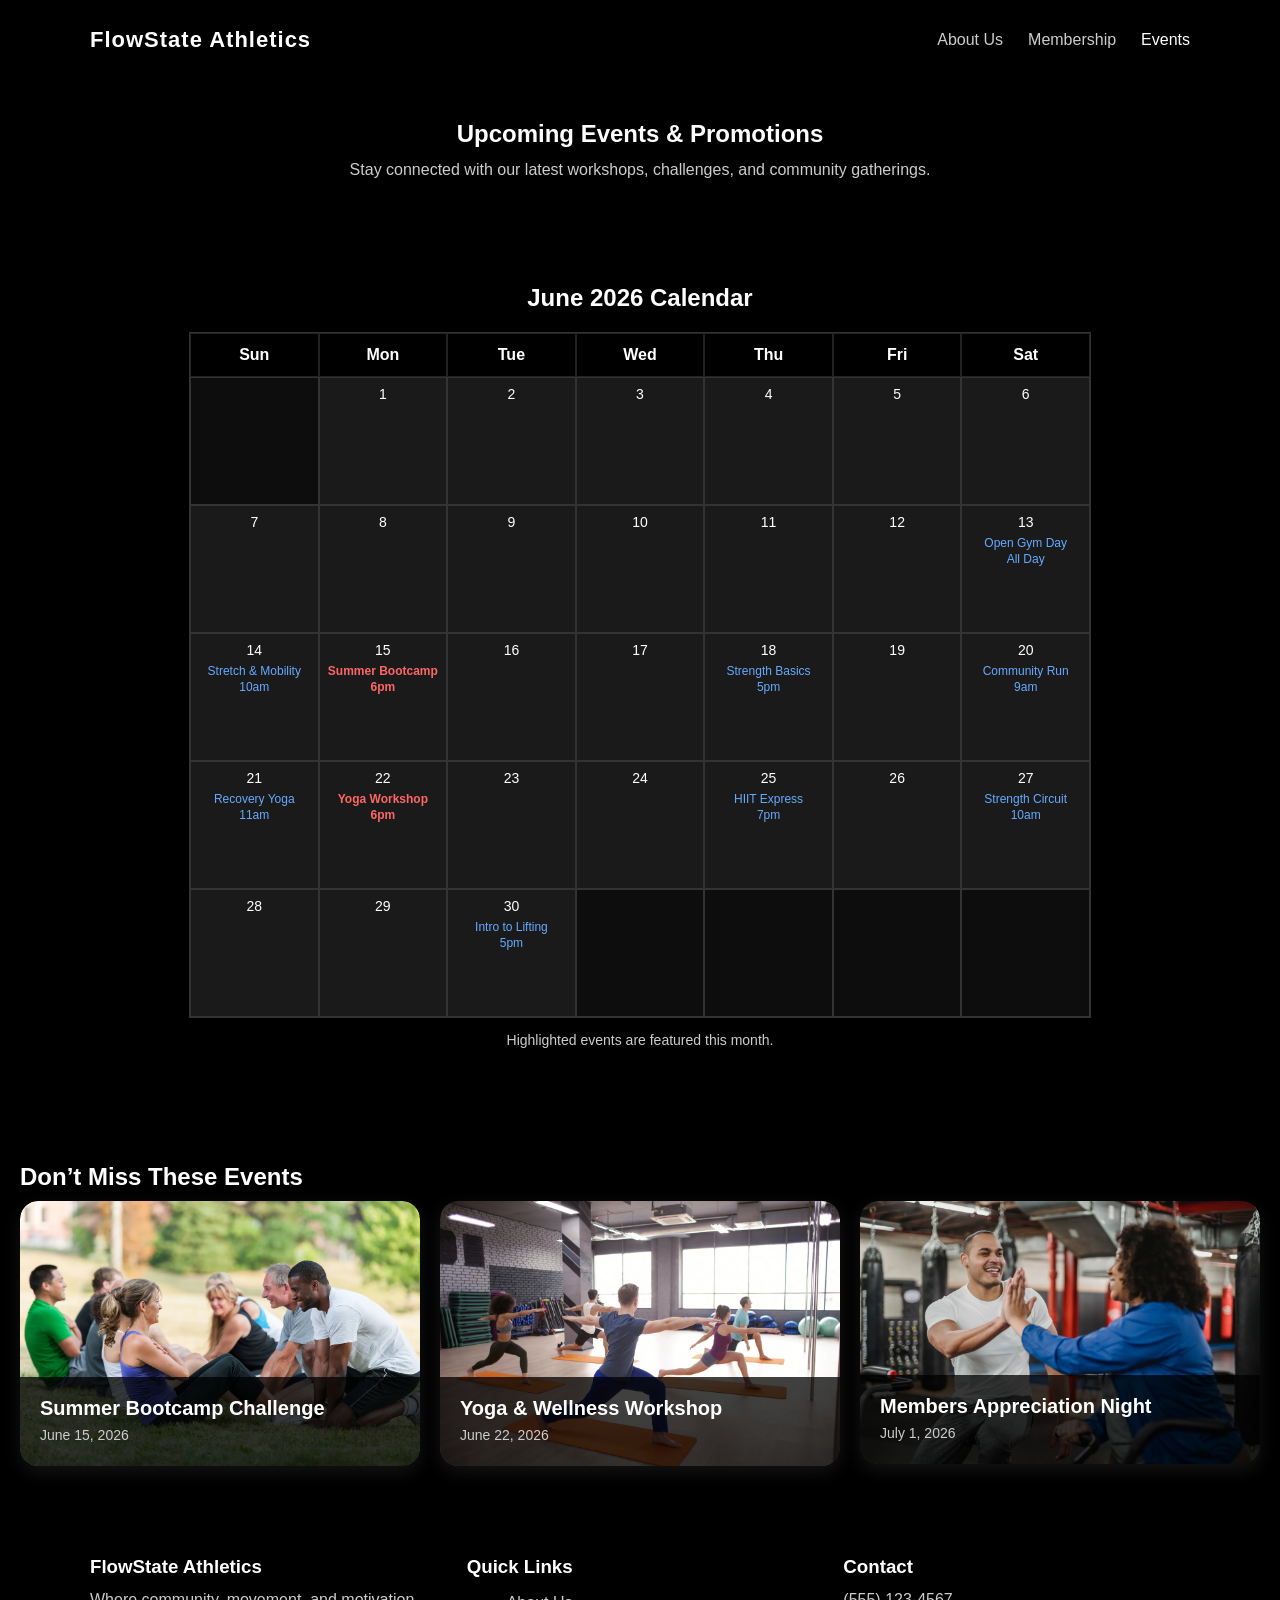
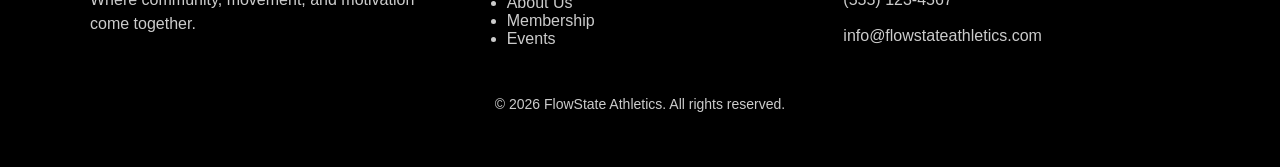
==== events.html @ 32ea8b87 "Update and rename Events.html to events.html" ====
<!DOCTYPE html>
<html lang="en">
<head>
    <meta charset="UTF-8">
    <meta name="viewport" content="width=device-width, initial-scale=1.0">
    <title>Events | FlowState Athletics</title>
    <link rel="icon" type="image/png" href="images/favicon.png">
    <link rel="stylesheet" href="styles.css">
</head>

<body>

<header>
    <nav class="navbar">
        <a href="index.html" class="nav-logo">FlowState Athletics</a>

        <div class="hamburger" onclick="toggleMenu()">
            <span></span>
            <span></span>
            <span></span>
        </div>

        <ul class="nav-links" id="navMenu">
            <li><a href="index.html">About Us</a></li>
            <li><a href="membership.html">Membership</a></li>
            <li><a href="events.html" class="active">Events</a></li>
        </ul>
    </nav>
</header>

<main>

<section class="page-title">
    <h1>Upcoming Events & Promotions</h1>
    <p class="subtitle">
        Stay connected with our latest workshops, challenges, and community gatherings.
    </p>
</section>

<section class="calendar-section">
    <h2>June 2026 Calendar</h2>

    <div class="static-calendar">

        <div class="calendar-row header">
            <div>Sun</div>
            <div>Mon</div>
            <div>Tue</div>
            <div>Wed</div>
            <div>Thu</div>
            <div>Fri</div>
            <div>Sat</div>
        </div>

        <div class="calendar-row">
            <div class="day empty"></div>
            <div class="day">1</div>
            <div class="day">2</div>
            <div class="day">3</div>
            <div class="day">4</div>
            <div class="day">5</div>
            <div class="day">6</div>
        </div>

        <div class="calendar-row">
            <div class="day">7</div>
            <div class="day">8</div>
            <div class="day">9</div>
            <div class="day">10</div>
            <div class="day">11</div>
            <div class="day">12</div>
            <div class="day">
                13<br>
                <span class="event">Open Gym Day<br>All Day</span>
            </div>
        </div>

        <div class="calendar-row">
            <div class="day">
                14<br>
                <span class="event">Stretch & Mobility<br>10am</span>
            </div>
            <div class="day">
                15<br>
                <span class="event highlight">Summer Bootcamp<br>6pm</span>
            </div>
            <div class="day">16</div>
            <div class="day">17</div>
            <div class="day">
                18<br>
                <span class="event">Strength Basics<br>5pm</span>
            </div>
            <div class="day">19</div>
            <div class="day">
                20<br>
                <span class="event">Community Run<br>9am</span>
            </div>
        </div>

        <div class="calendar-row">
            <div class="day">
                21<br>
                <span class="event">Recovery Yoga<br>11am</span>
            </div>
            <div class="day">
                22<br>
                <span class="event highlight">Yoga Workshop<br>6pm</span>
            </div>
            <div class="day">23</div>
            <div class="day">24</div>
            <div class="day">
                25<br>
                <span class="event">HIIT Express<br>7pm</span>
            </div>
            <div class="day">26</div>
            <div class="day">
                27<br>
                <span class="event">Strength Circuit<br>10am</span>
            </div>
        </div>

        <div class="calendar-row">
            <div class="day">28</div>
            <div class="day">29</div>
            <div class="day">
                30<br>
                <span class="event">Intro to Lifting<br>5pm</span>
            </div>
            <div class="day empty"></div>
            <div class="day empty"></div>
            <div class="day empty"></div>
            <div class="day empty"></div>
        </div>

    </div>

    <p class="calendar-note">Highlighted events are featured this month.</p>
</section>

<section class="featured-events">
    <h2>Don’t Miss These Events</h2>

    <div class="featured-container">

        <div class="overlay-card">
            <img src="images/event_bootcamp.jpg" alt="Summer Bootcamp Challenge">
            <div class="overlay-box">
                <h3>Summer Bootcamp Challenge</h3>
                <p>June 15, 2026</p>
            </div>
        </div>

        <div class="overlay-card">
            <img src="images/event_yoga.jpg" alt="Yoga & Wellness Workshop">
            <div class="overlay-box">
                <h3>Yoga & Wellness Workshop</h3>
                <p>June 22, 2026</p>
            </div>
        </div>

        <div class="overlay-card">
            <img src="images/event_appreciation.jpg" alt="Members Appreciation Night">
            <div class="overlay-box">
                <h3>Members Appreciation Night</h3>
                <p>July 1, 2026</p>
            </div>
        </div>

    </div>
</section>

</main>

<footer>
    <div class="footer-columns">

        <div class="footer-col">
            <h3>FlowState Athletics</h3>
            <p>Where community, movement, and motivation come together.</p>
        </div>

        <div class="footer-col">
            <h3>Quick Links</h3>
            <ul>
                <li><a href="index.html">About Us</a></li>
                <li><a href="membership.html">Membership</a></li>
                <li><a href="events.html">Events</a></li>
            </ul>
        </div>

        <div class="footer-col">
            <h3>Contact</h3>
            <p>(555) 123‑4567</p>
            <p>info@flowstateathletics.com</p>
        </div>

    </div>

    <div class="footer-bottom">
        <p>© 2026 FlowState Athletics. All rights reserved.</p>
    </div>
</footer>

<script>
function toggleMenu() {
    document.getElementById("navMenu").classList.toggle("show");
}
</script>

</body>
</html>
---- styles.css ----
body {
    margin: 0;
    padding: 0;
    font-family: Verdana, sans-serif;
    background: #000000;
    color: #ffffff;
}

h1, h2, h3 {
    margin: 0 0 10px;
    font-weight: bold;
    color: #ffffff;
}

p {
    margin: 0 0 12px;
    line-height: 1.5;
    color: #cccccc;
}

section {
    padding: 50px 20px;
}

header {
    background: #000000;
    padding: 15px 0;
    position: relative;
    z-index: 9999;
}

.navbar {
    width: 90%;
    max-width: 1100px;
    margin: auto;
    display: flex;
    justify-content: space-between;
    align-items: center;
}

.nav-logo {
    color: #ffffff;
    font-size: 22px;
    font-weight: bold;
    text-decoration: none;
    letter-spacing: 1px;
}

.nav-links {
    list-style: none;
    display: flex;
    gap: 25px;
    position: relative;
    z-index: 9999;
}

.nav-links a {
    color: #cccccc;
    text-decoration: none;
    font-size: 16px;
}

.nav-links a:hover,
.nav-links .active {
    color: #ffffff;
}

.hamburger {
    display: none;
    flex-direction: column;
    gap: 5px;
    cursor: pointer;
}

.hamburger span {
    width: 28px;
    height: 3px;
    background: #ffffff;
    border-radius: 3px;
}

@media (max-width: 850px) {
    .hamburger {
        display: flex;
    }

    .nav-links {
        position: absolute;
        top: 70px;
        right: 0;
        width: 100%;
        background: #000000;
        flex-direction: column;
        text-align: center;
        padding: 20px 0;
        display: none;
        border-top: 1px solid #333333;
        z-index: 9999;
    }

    .nav-links li {
        margin: 15px 0;
    }

    .nav-links.show {
        display: flex;
    }

    .hero {
        margin-top: 20px;
    }
}

.hero img {
    width: 100%;
    height: auto;
    max-height: 250px;
    object-fit: cover;
    border-radius: 18px;
    margin-bottom: 20px;
    filter: brightness(85%);
}

@media (max-width: 600px) {
    .hero img {
        max-height: 180px;
    }
}

.hero {
    text-align: center;
}

.page-title {
    text-align: center;
    padding: 40px 20px;
}

.subtitle {
    color: #cccccc;
    font-size: 16px;
}

img {
    width: 100%;
    height: auto;
    object-fit: contain;
    display: block;
    border-radius: 18px;
}

.values-container,
.programs-container,
.staff-container,
.benefits-container,
.featured-container {
    display: grid;
    gap: 20px;
    grid-template-columns: repeat(auto-fit, minmax(250px, 1fr));
    align-items: start;
}

.overlay-card {
    position: relative;
    border-radius: 18px;
    overflow: hidden;
    background: #000000;
    box-shadow: 0 6px 18px rgba(255, 255, 255, 0.08);
    transition: transform 0.25s ease, box-shadow 0.25s ease;
}

.overlay-card:hover {
    transform: translateY(-6px);
    box-shadow: 0 12px 32px rgba(255, 255, 255, 0.12);
}

.overlay-card img {
    width: 100%;
    height: auto;
    display: block;
}

.overlay-box {
    position: absolute;
    bottom: 0;
    left: 0;
    width: 100%;
    padding: 20px;
    background: rgba(0, 0, 0, 0.75);
    color: #ffffff;
    border-bottom-left-radius: 18px;
    border-bottom-right-radius: 18px;
    opacity: 1;
    transition: opacity 0.3s ease;
}

.overlay-box h3 {
    margin: 0 0 5px;
    font-size: 20px;
    font-weight: bold;
}

.overlay-box p {
    margin: 0;
    font-size: 14px;
}

.registration-form {
    max-width: 700px;
    margin: auto;
}

.form-field {
    margin-bottom: 20px;
}

label {
    display: block;
    margin-bottom: 6px;
    font-weight: bold;
    color: #ffffff;
}

input,
select,
textarea {
    width: 100%;
    padding: 10px;
    border: 1px solid #444444;
    background: #111111;
    color: #ffffff;
    border-radius: 6px;
    font-size: 15px;
}

textarea {
    height: 120px;
}

button {
    padding: 12px 20px;
    background: #ffffff;
    color: #000000;
    border: none;
    border-radius: 6px;
    font-size: 15px;
    cursor: pointer;
}

button:hover {
    background: #cccccc;
}

.calendar-section {
    text-align: center;
}

.calendar-section h2 {
    text-align: center;
    margin-bottom: 20px;
}

.static-calendar {
    width: 100%;
    max-width: 900px;
    margin-left: auto;
    margin-right: auto;
    border-collapse: collapse;
    display: grid;
    grid-template-columns: repeat(7, 1fr);
    background: #111111;
    border: 1px solid #333333;
}

.static-calendar .header div {
    background: #000000;
    color: #ffffff;
    padding: 12px 0;
    text-align: center;
    font-weight: bold;
    border: 1px solid #222222;
}

.calendar-row {
    display: contents;
}

.day {
    min-height: 110px;
    padding: 8px;
    border: 1px solid #333333;
    vertical-align: top;
    font-size: 14px;
    background: #1a1a1a;
    color: #ffffff;
}

.day.empty {
    background: #0d0d0d;
}

.event {
    display: block;
    margin-top: 6px;
    font-size: 12px;
    color: #66aaff;
    line-height: 1.3;
}

.event.highlight {
    color: #ff6666;
    font-weight: bold;
}

.day:hover {
    background: #222222;
    cursor: pointer;
}

.calendar-note {
    text-align: center;
    margin-top: 12px;
    font-size: 14px;
    color: #cccccc;
}

footer {
    background: #000000;
    color: #cccccc;
    padding: 40px 20px;
}

.footer-columns {
    display: grid;
    grid-template-columns: repeat(auto-fit, minmax(200px, 1fr));
    gap: 30px;
    max-width: 1100px;
    margin: auto;
}

.footer-col h3 {
    color: #ffffff;
    margin-bottom: 10px;
}

.footer-col a {
    color: #cccccc;
    text-decoration: none;
}

.footer-col a:hover {
    color: #ffffff;
}

.footer-bottom {
    text-align: center;
    margin-top: 30px;
    color: #777777;
    font-size: 14px;
}
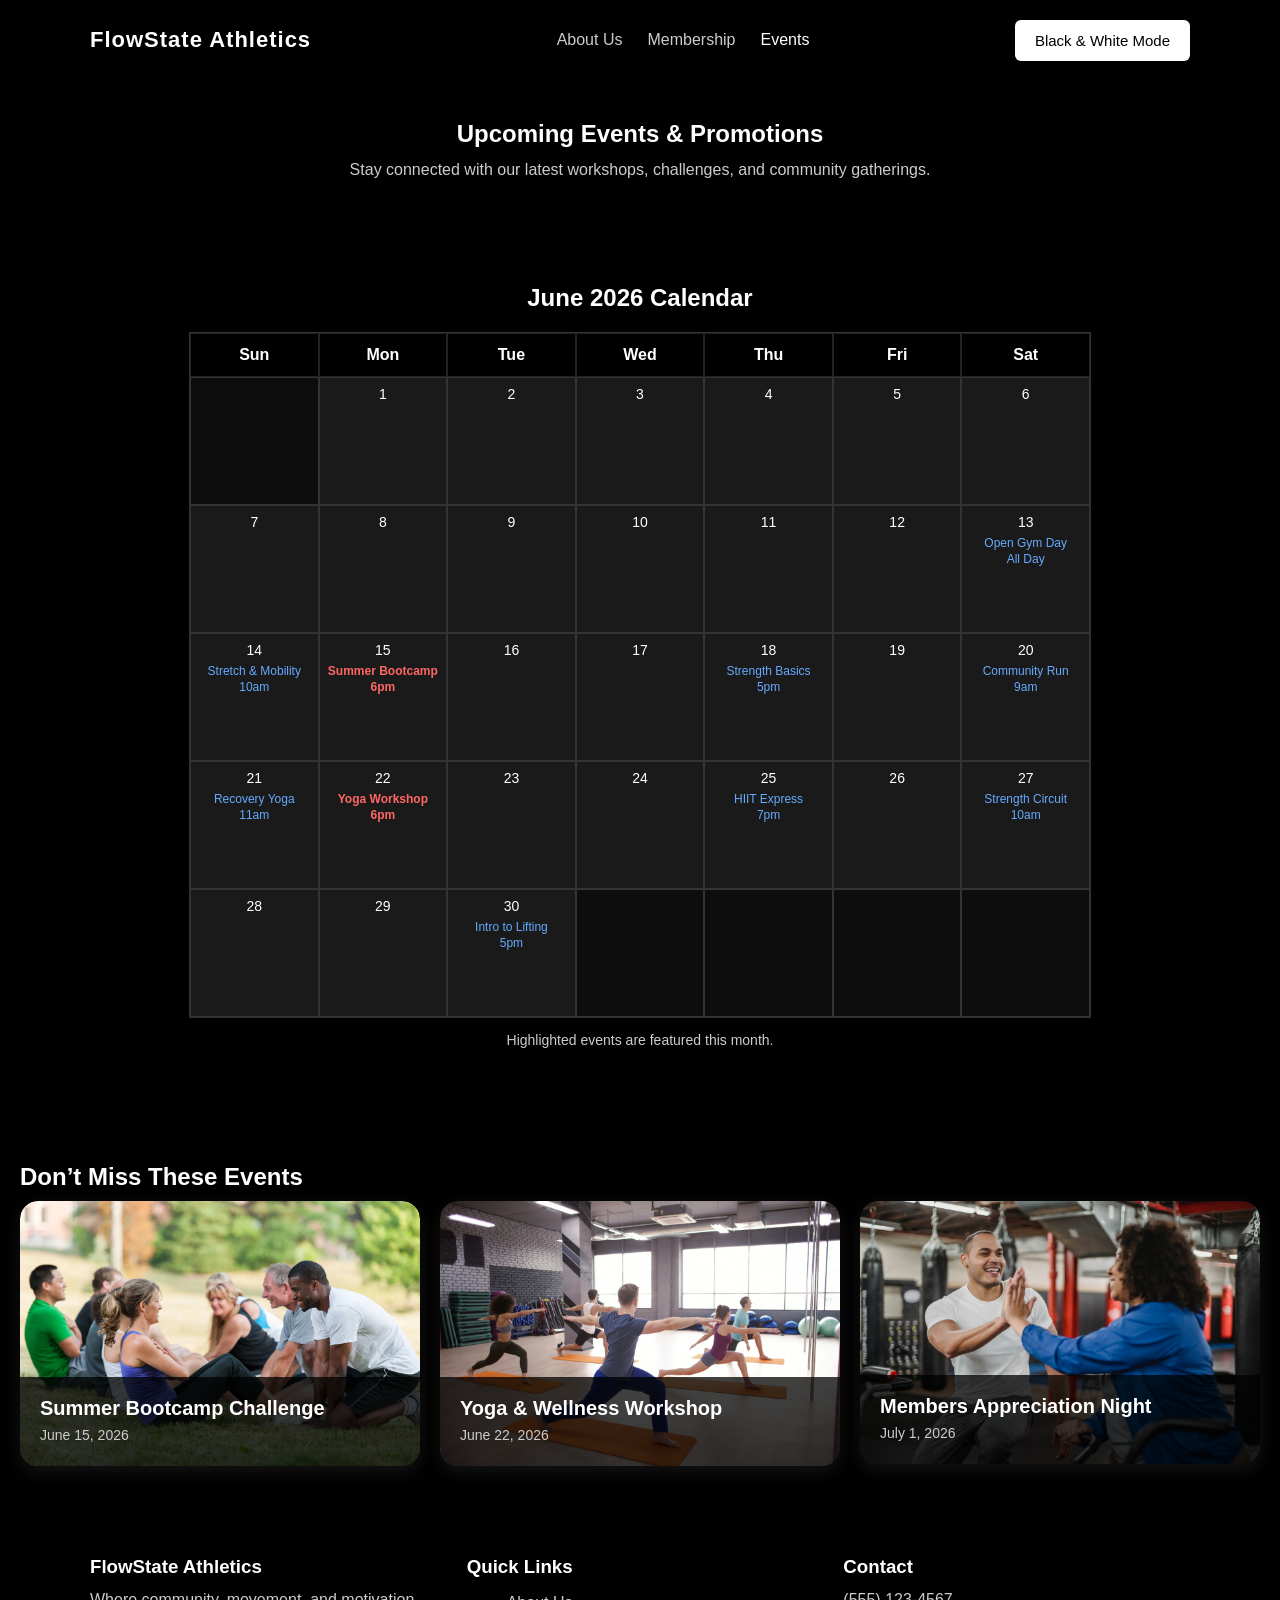
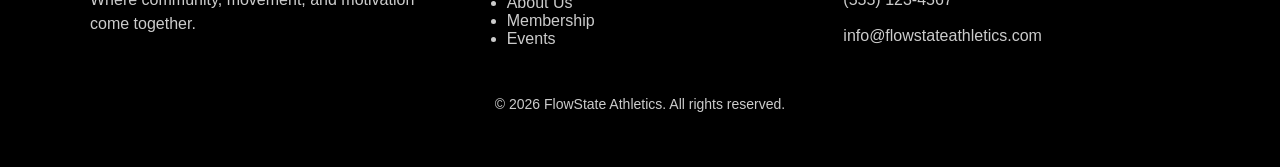
==== commit 14b9df5e: "Update events.html" ====
--- a/events.html
+++ b/events.html
@@ -4,7 +4,7 @@
     <meta charset="UTF-8">
     <meta name="viewport" content="width=device-width, initial-scale=1.0">
     <title>Events | FlowState Athletics</title>
-    <link rel="icon" type="image/png" href="images/favicon.png">
+    <link href="images/favicon.png" rel="icon">
     <link rel="stylesheet" href="styles.css">
 </head>
 
@@ -25,6 +25,8 @@
             <li><a href="membership.html">Membership</a></li>
             <li><a href="events.html" class="active">Events</a></li>
         </ul>
+
+        <button id="bwToggle" onclick="toggleBW()">Black & White Mode</button>
     </nav>
 </header>
 
@@ -205,6 +207,18 @@
 function toggleMenu() {
     document.getElementById("navMenu").classList.toggle("show");
 }
+
+function toggleBW() {
+    let html = document.documentElement;
+
+    if (html.style.filter === "grayscale(100%)") {
+        html.style.filter = "none";
+        document.getElementById("bwToggle").innerText = "Black & White Mode";
+    } else {
+        html.style.filter = "grayscale(100%)";
+        document.getElementById("bwToggle").innerText = "Color Mode";
+    }
+}
 </script>
 
 </body>
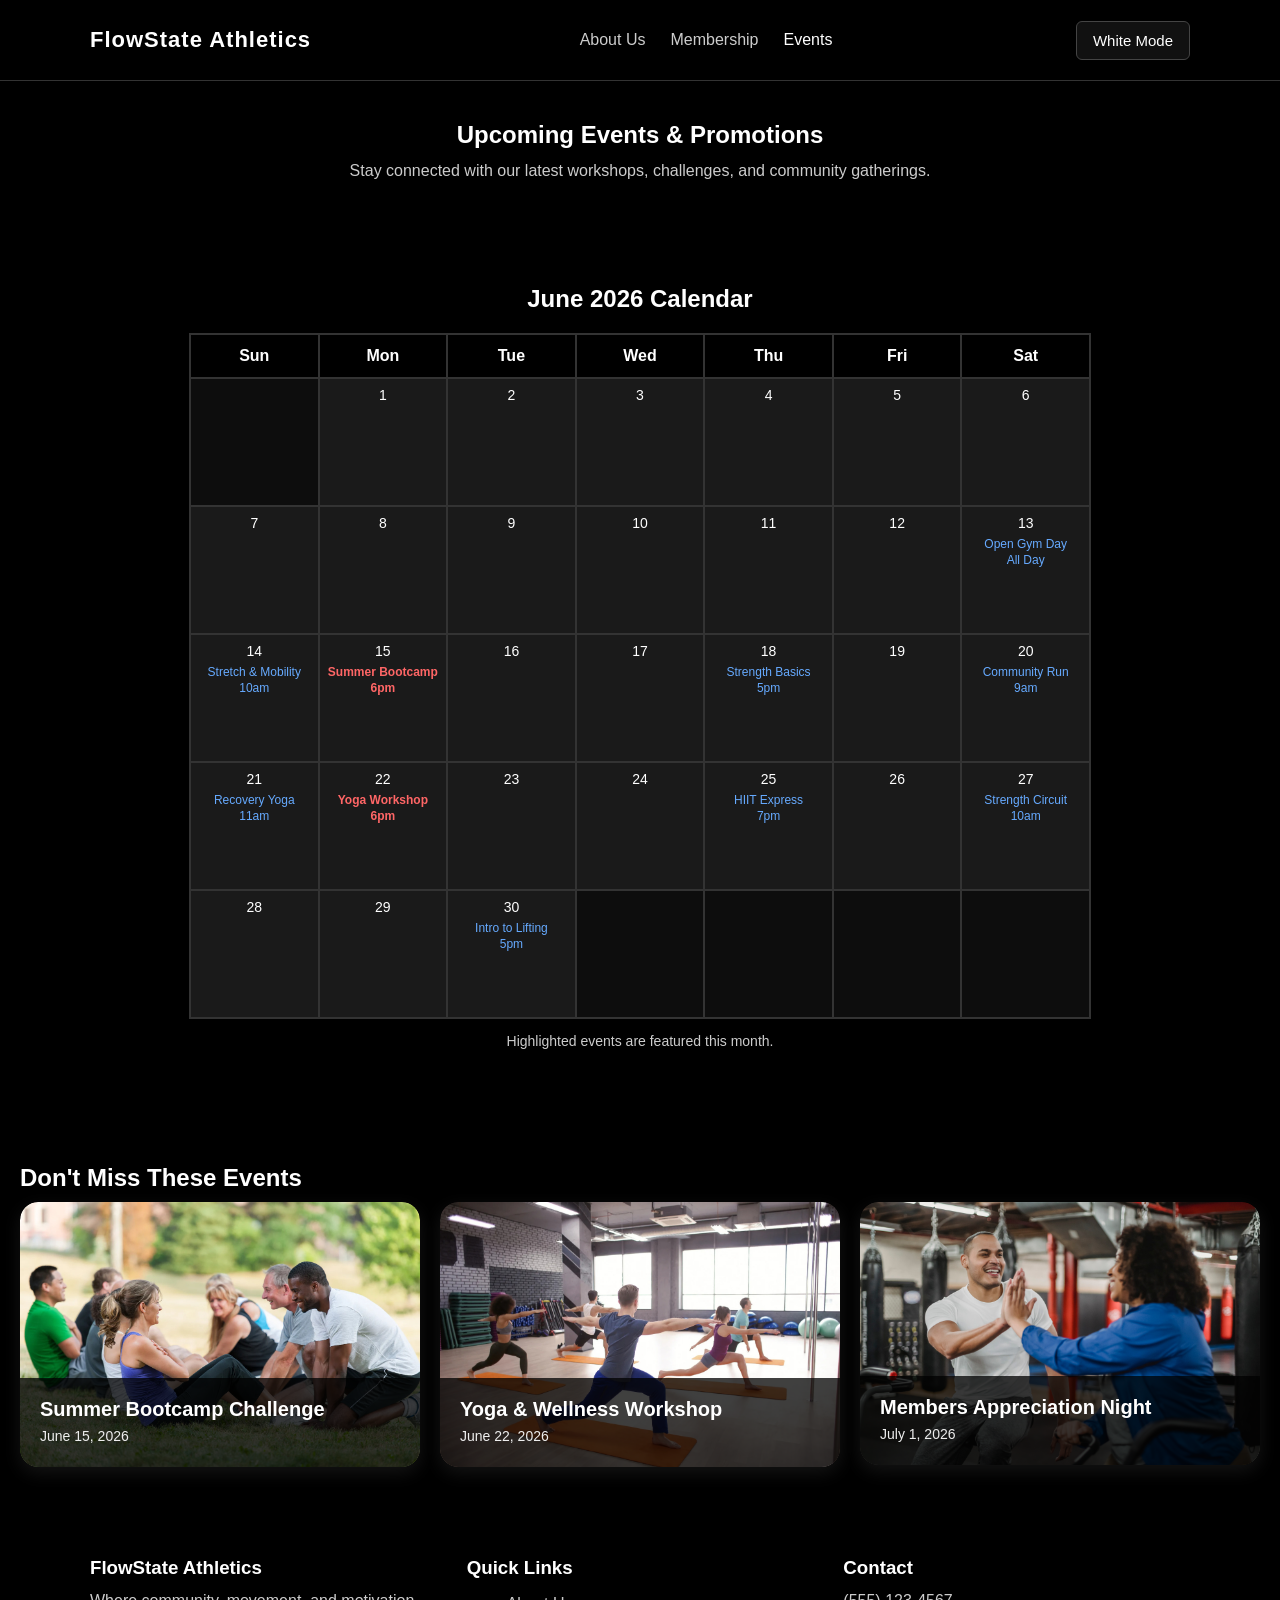
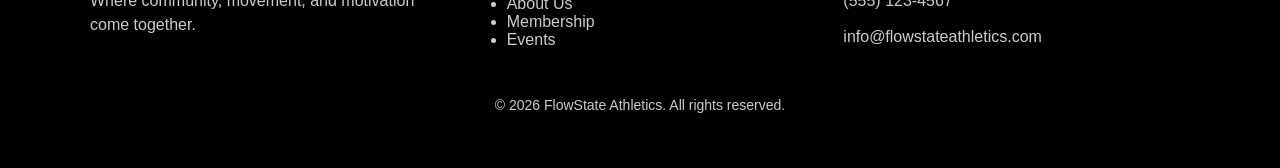
==== commit e6626777: "Update events.html" ====
--- a/events.html
+++ b/events.html
@@ -26,7 +26,7 @@
             <li><a href="events.html" class="active">Events</a></li>
         </ul>
 
-        <button id="bwToggle" onclick="toggleBW()">Black & White Mode</button>
+        <button id="bwToggle" onclick="toggleBW()">White Mode</button>
     </nav>
 </header>
 
@@ -140,7 +140,7 @@
 </section>
 
 <section class="featured-events">
-    <h2>Don’t Miss These Events</h2>
+    <h2>Don't Miss These Events</h2>
 
     <div class="featured-container">
 
@@ -204,21 +204,30 @@
 </footer>
 
 <script>
-function toggleMenu() {
-    document.getElementById("navMenu").classList.toggle("show");
-}
-
-function toggleBW() {
-    let html = document.documentElement;
-
-    if (html.style.filter === "grayscale(100%)") {
-        html.style.filter = "none";
-        document.getElementById("bwToggle").innerText = "Black & White Mode";
-    } else {
-        html.style.filter = "grayscale(100%)";
-        document.getElementById("bwToggle").innerText = "Color Mode";
+    // Apply saved theme immediately to avoid flash
+    (function () {
+        if (localStorage.getItem("theme") === "white") {
+            document.documentElement.classList.add("white-mode");
+        }
+    })();
+
+    window.addEventListener("DOMContentLoaded", function () {
+        if (localStorage.getItem("theme") === "white") {
+            document.getElementById("bwToggle").innerText = "Dark Mode";
+        }
+    });
+
+    function toggleMenu() {
+        document.getElementById("navMenu").classList.toggle("show");
     }
-}
+
+    function toggleBW() {
+        const html = document.documentElement;
+        const btn = document.getElementById("bwToggle");
+        const isWhite = html.classList.toggle("white-mode");
+        btn.innerText = isWhite ? "Dark Mode" : "White Mode";
+        localStorage.setItem("theme", isWhite ? "white" : "dark");
+    }
 </script>
 
 </body>
--- a/styles.css
+++ b/styles.css
@@ -1,21 +1,72 @@
+html {
+    transition: background-color 0.5s ease, color 0.5s ease;
+}
+
+:root {
+    --bg: #000000;
+    --bg-alt: #111111;
+    --bg-card: #1a1a1a;
+    --bg-nav: #000000;
+    --text: #ffffff;
+    --text-muted: #cccccc;
+    --text-dim: #777777;
+    --border: #333333;
+    --border-light: #444444;
+    --btn-bg: #111111;
+    --btn-border: #444444;
+    --input-bg: #111111;
+    --day-bg: #1a1a1a;
+    --day-empty: #0d0d0d;
+    --day-hover: #222222;
+    --calendar-bg: #111111;
+    --overlay: rgba(0, 0, 0, 0.75);
+    --footer-bg: #000000;
+    --card-shadow: rgba(255, 255, 255, 0.08);
+    --card-shadow-hover: rgba(255, 255, 255, 0.12);
+}
+
+html.white-mode {
+    --bg: #f5f5f5;
+    --bg-alt: #ffffff;
+    --bg-card: #ffffff;
+    --bg-nav: #ffffff;
+    --text: #111111;
+    --text-muted: #444444;
+    --text-dim: #888888;
+    --border: #dddddd;
+    --border-light: #cccccc;
+    --btn-bg: #f0f0f0;
+    --btn-border: #cccccc;
+    --input-bg: #ffffff;
+    --day-bg: #ffffff;
+    --day-empty: #f0f0f0;
+    --day-hover: #eeeeee;
+    --calendar-bg: #ffffff;
+    --overlay: rgba(0, 0, 0, 0.6);
+    --footer-bg: #111111;
+    --card-shadow: rgba(0, 0, 0, 0.08);
+    --card-shadow-hover: rgba(0, 0, 0, 0.15);
+}
+
 body {
     margin: 0;
     padding: 0;
     font-family: Verdana, sans-serif;
-    background: #000000;
-    color: #ffffff;
+    background: var(--bg);
+    color: var(--text);
+    transition: background 0.5s ease, color 0.5s ease;
 }
 
 h1, h2, h3 {
     margin: 0 0 10px;
     font-weight: bold;
-    color: #ffffff;
+    color: var(--text);
 }
 
 p {
     margin: 0 0 12px;
     line-height: 1.5;
-    color: #cccccc;
+    color: var(--text-muted);
 }
 
 section {
@@ -23,10 +74,12 @@
 }
 
 header {
-    background: #000000;
+    background: var(--bg-nav);
     padding: 15px 0;
     position: relative;
     z-index: 9999;
+    border-bottom: 1px solid var(--border);
+    transition: background 0.5s ease, border-color 0.5s ease;
 }
 
 .navbar {
@@ -39,11 +92,12 @@
 }
 
 .nav-logo {
-    color: #ffffff;
+    color: var(--text);
     font-size: 22px;
     font-weight: bold;
     text-decoration: none;
     letter-spacing: 1px;
+    transition: color 0.5s ease;
 }
 
 .nav-links {
@@ -55,14 +109,30 @@
 }
 
 .nav-links a {
-    color: #cccccc;
+    color: var(--text-muted);
     text-decoration: none;
     font-size: 16px;
+    transition: color 0.5s ease;
 }
 
 .nav-links a:hover,
 .nav-links .active {
-    color: #ffffff;
+    color: var(--text);
+}
+
+#bwToggle {
+    padding: 10px 16px;
+    background: var(--btn-bg);
+    color: var(--text);
+    border: 1px solid var(--btn-border);
+    border-radius: 6px;
+    cursor: pointer;
+    margin-left: 15px;
+    transition: background 0.5s ease, color 0.5s ease, border-color 0.5s ease;
+}
+
+#bwToggle:hover {
+    background: var(--day-hover);
 }
 
 .hamburger {
@@ -75,8 +145,9 @@
 .hamburger span {
     width: 28px;
     height: 3px;
-    background: #ffffff;
+    background: var(--text);
     border-radius: 3px;
+    transition: background 0.5s ease;
 }
 
 @media (max-width: 850px) {
@@ -89,12 +160,12 @@
         top: 70px;
         right: 0;
         width: 100%;
-        background: #000000;
+        background: var(--bg-nav);
         flex-direction: column;
         text-align: center;
         padding: 20px 0;
         display: none;
-        border-top: 1px solid #333333;
+        border-top: 1px solid var(--border);
         z-index: 9999;
     }
 
@@ -137,7 +208,7 @@
 }
 
 .subtitle {
-    color: #cccccc;
+    color: var(--text-muted);
     font-size: 16px;
 }
 
@@ -164,14 +235,14 @@
     position: relative;
     border-radius: 18px;
     overflow: hidden;
-    background: #000000;
-    box-shadow: 0 6px 18px rgba(255, 255, 255, 0.08);
-    transition: transform 0.25s ease, box-shadow 0.25s ease;
+    background: var(--bg);
+    box-shadow: 0 6px 18px var(--card-shadow);
+    transition: transform 0.25s ease, box-shadow 0.25s ease, background 0.5s ease;
 }
 
 .overlay-card:hover {
     transform: translateY(-6px);
-    box-shadow: 0 12px 32px rgba(255, 255, 255, 0.12);
+    box-shadow: 0 12px 32px var(--card-shadow-hover);
 }
 
 .overlay-card img {
@@ -186,23 +257,26 @@
     left: 0;
     width: 100%;
     padding: 20px;
-    background: rgba(0, 0, 0, 0.75);
+    background: var(--overlay);
     color: #ffffff;
     border-bottom-left-radius: 18px;
     border-bottom-right-radius: 18px;
     opacity: 1;
-    transition: opacity 0.3s ease;
+    transition: opacity 0.3s ease, background 0.5s ease;
+    box-sizing: border-box;
 }
 
 .overlay-box h3 {
     margin: 0 0 5px;
     font-size: 20px;
     font-weight: bold;
+    color: #ffffff;
 }
 
 .overlay-box p {
     margin: 0;
     font-size: 14px;
+    color: #eeeeee;
 }
 
 .registration-form {
@@ -218,7 +292,8 @@
     display: block;
     margin-bottom: 6px;
     font-weight: bold;
-    color: #ffffff;
+    color: var(--text);
+    transition: color 0.5s ease;
 }
 
 input,
@@ -226,11 +301,13 @@
 textarea {
     width: 100%;
     padding: 10px;
-    border: 1px solid #444444;
-    background: #111111;
-    color: #ffffff;
+    border: 1px solid var(--border-light);
+    background: var(--input-bg);
+    color: var(--text);
     border-radius: 6px;
     font-size: 15px;
+    transition: background 0.5s ease, color 0.5s ease, border-color 0.5s ease;
+    box-sizing: border-box;
 }
 
 textarea {
@@ -239,16 +316,17 @@
 
 button {
     padding: 12px 20px;
-    background: #ffffff;
-    color: #000000;
+    background: var(--text);
+    color: var(--bg);
     border: none;
     border-radius: 6px;
     font-size: 15px;
     cursor: pointer;
+    transition: background 0.5s ease, color 0.5s ease;
 }
 
 button:hover {
-    background: #cccccc;
+    background: var(--text-muted);
 }
 
 .calendar-section {
@@ -268,17 +346,19 @@
     border-collapse: collapse;
     display: grid;
     grid-template-columns: repeat(7, 1fr);
-    background: #111111;
-    border: 1px solid #333333;
+    background: var(--calendar-bg);
+    border: 1px solid var(--border);
+    transition: background 0.5s ease, border-color 0.5s ease;
 }
 
 .static-calendar .header div {
-    background: #000000;
-    color: #ffffff;
+    background: var(--bg);
+    color: var(--text);
     padding: 12px 0;
     text-align: center;
     font-weight: bold;
-    border: 1px solid #222222;
+    border: 1px solid var(--border);
+    transition: background 0.5s ease, color 0.5s ease, border-color 0.5s ease;
 }
 
 .calendar-row {
@@ -288,15 +368,16 @@
 .day {
     min-height: 110px;
     padding: 8px;
-    border: 1px solid #333333;
+    border: 1px solid var(--border);
     vertical-align: top;
     font-size: 14px;
-    background: #1a1a1a;
-    color: #ffffff;
+    background: var(--day-bg);
+    color: var(--text);
+    transition: background 0.5s ease, color 0.5s ease, border-color 0.5s ease;
 }
 
 .day.empty {
-    background: #0d0d0d;
+    background: var(--day-empty);
 }
 
 .event {
@@ -313,7 +394,7 @@
 }
 
 .day:hover {
-    background: #222222;
+    background: var(--day-hover);
     cursor: pointer;
 }
 
@@ -321,13 +402,14 @@
     text-align: center;
     margin-top: 12px;
     font-size: 14px;
-    color: #cccccc;
+    color: var(--text-muted);
 }
 
 footer {
-    background: #000000;
-    color: #cccccc;
+    background: var(--footer-bg);
+    color: var(--text-muted);
     padding: 40px 20px;
+    transition: background 0.5s ease;
 }
 
 .footer-columns {
@@ -343,6 +425,7 @@
     margin-bottom: 10px;
 }
 
+.footer-col p,
 .footer-col a {
     color: #cccccc;
     text-decoration: none;
@@ -358,3 +441,9 @@
     color: #777777;
     font-size: 14px;
 }
+
+.mission-text {
+    max-width: 700px;
+    margin: 0 auto;
+    text-align: center;
+}
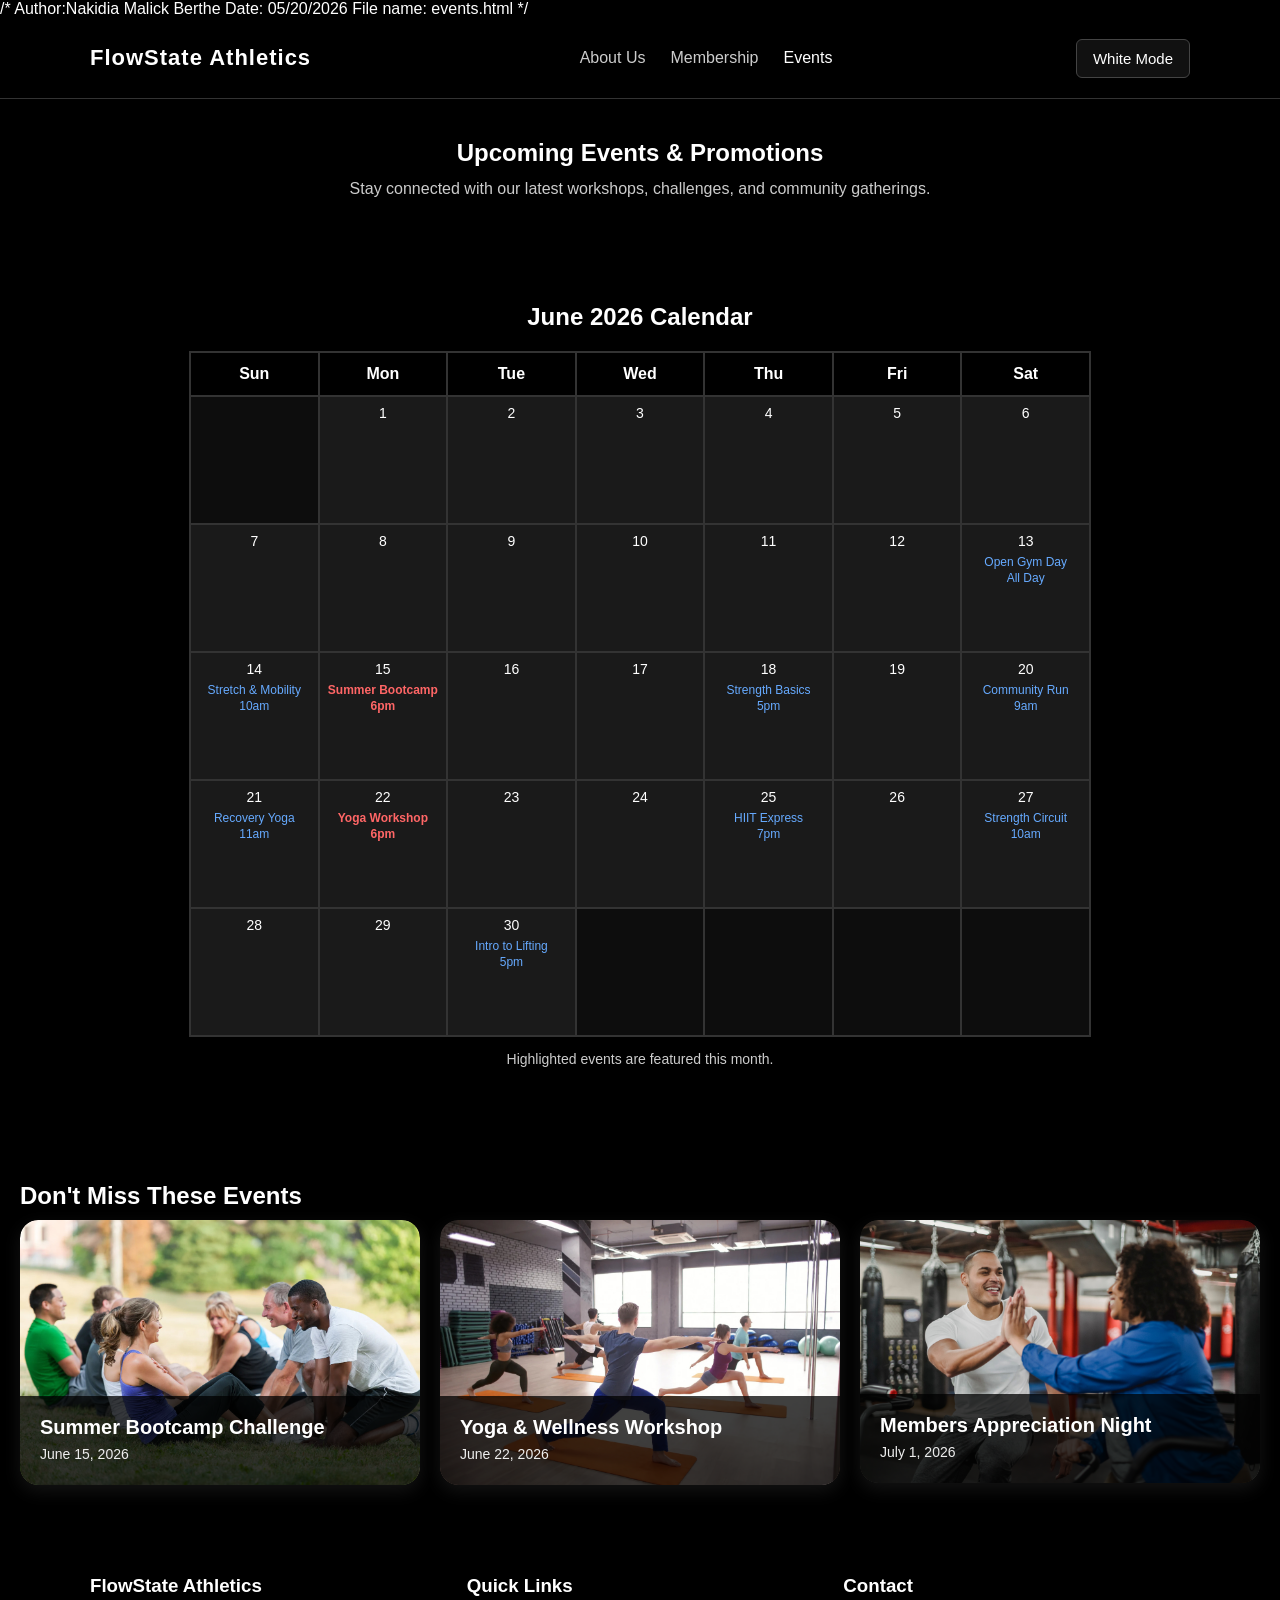
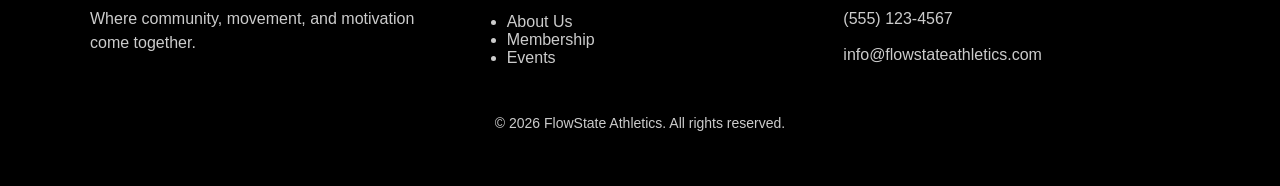
==== commit e46b4779: "Update events.html" ====
--- a/events.html
+++ b/events.html
@@ -1,3 +1,9 @@
+/*
+Author:Nakidia Malick Berthe
+Date: 05/20/2026
+File name: events.html
+*/
+
 <!DOCTYPE html>
 <html lang="en">
 <head>
@@ -204,7 +210,7 @@
 </footer>
 
 <script>
-    // Apply saved theme immediately to avoid flash
+    
     (function () {
         if (localStorage.getItem("theme") === "white") {
             document.documentElement.classList.add("white-mode");
--- a/styles.css
+++ b/styles.css
@@ -1,3 +1,9 @@
+/*
+Author:Nakidia Malick Berthe
+Date: 05/20/2026
+File name: styles.css
+*/
+
 html {
     transition: background-color 0.5s ease, color 0.5s ease;
 }
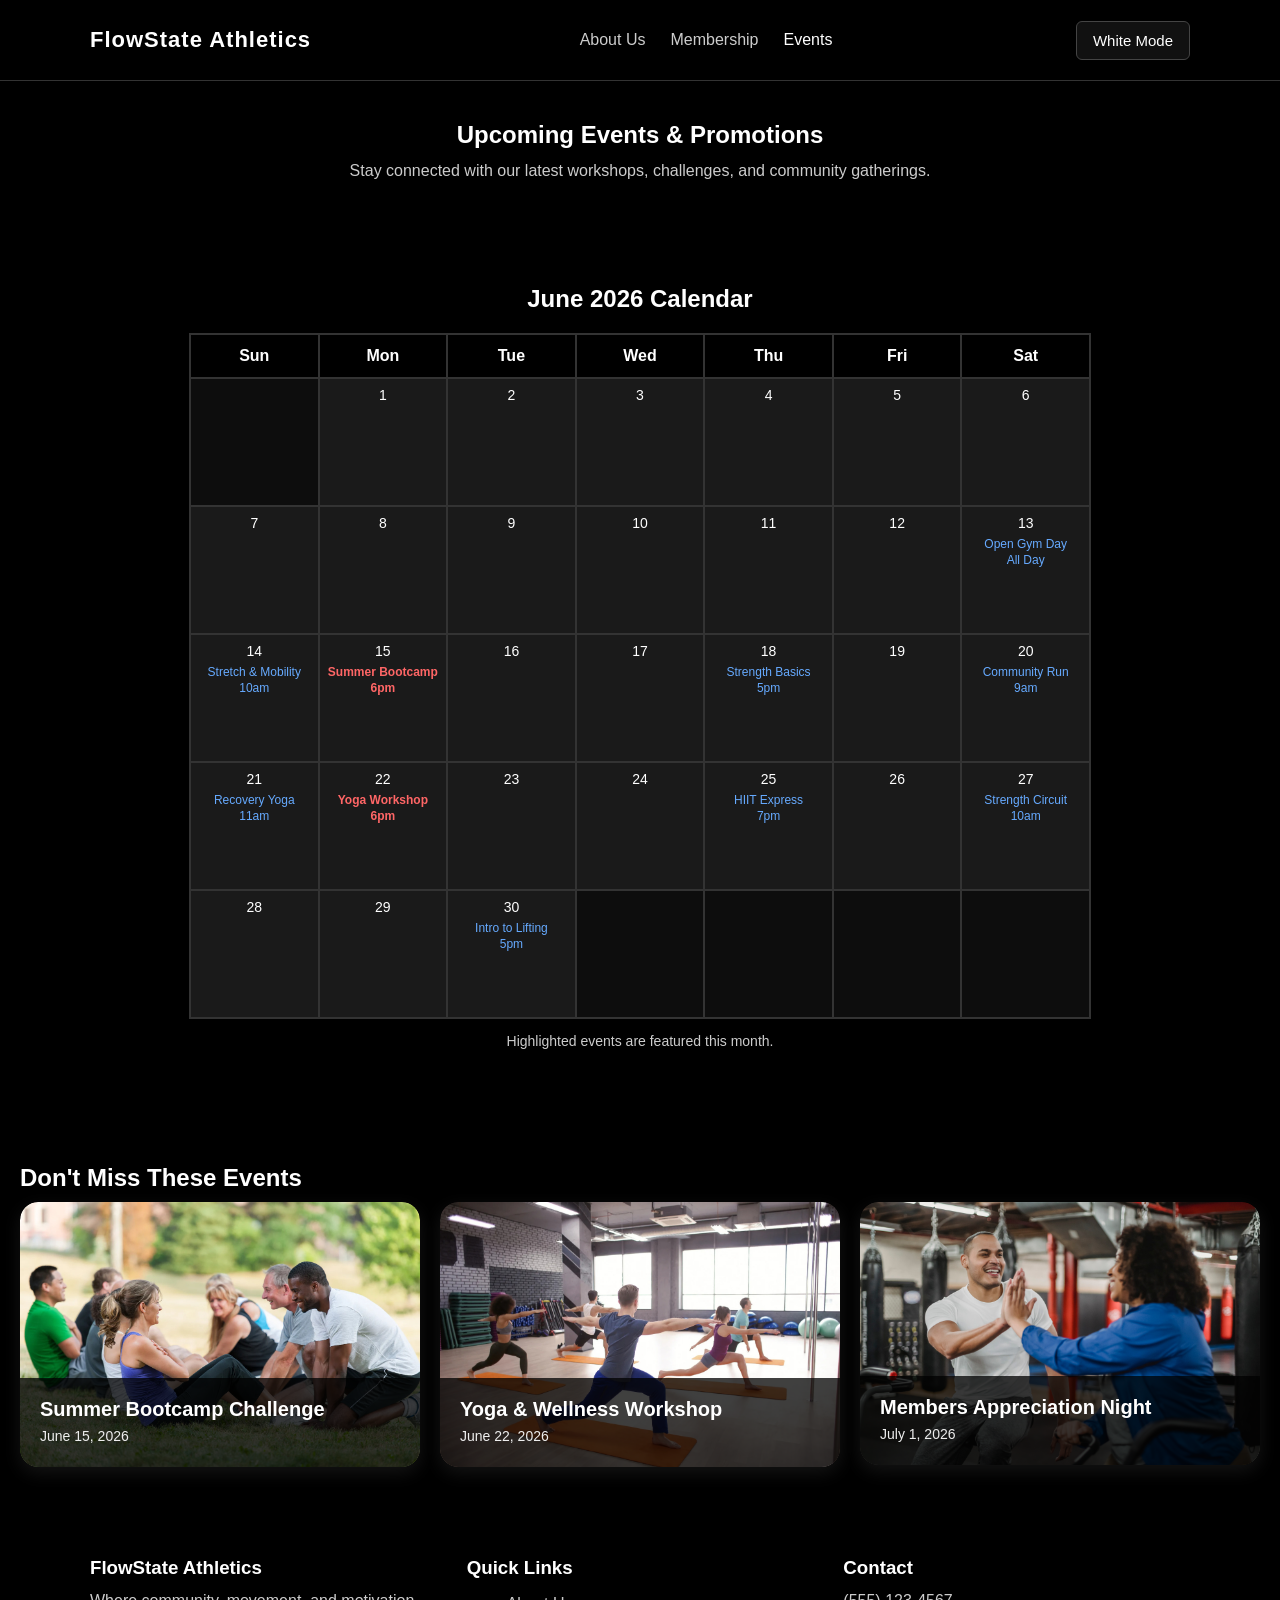
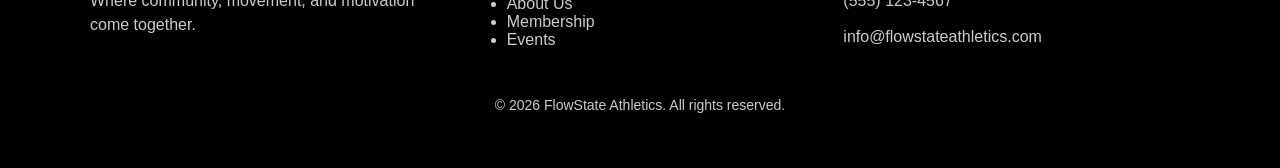
==== commit 2bfaaa68: "Update events.html" ====
--- a/events.html
+++ b/events.html
@@ -1,9 +1,3 @@
-/*
-Author:Nakidia Malick Berthe
-Date: 05/20/2026
-File name: events.html
-*/
-
 <!DOCTYPE html>
 <html lang="en">
 <head>
